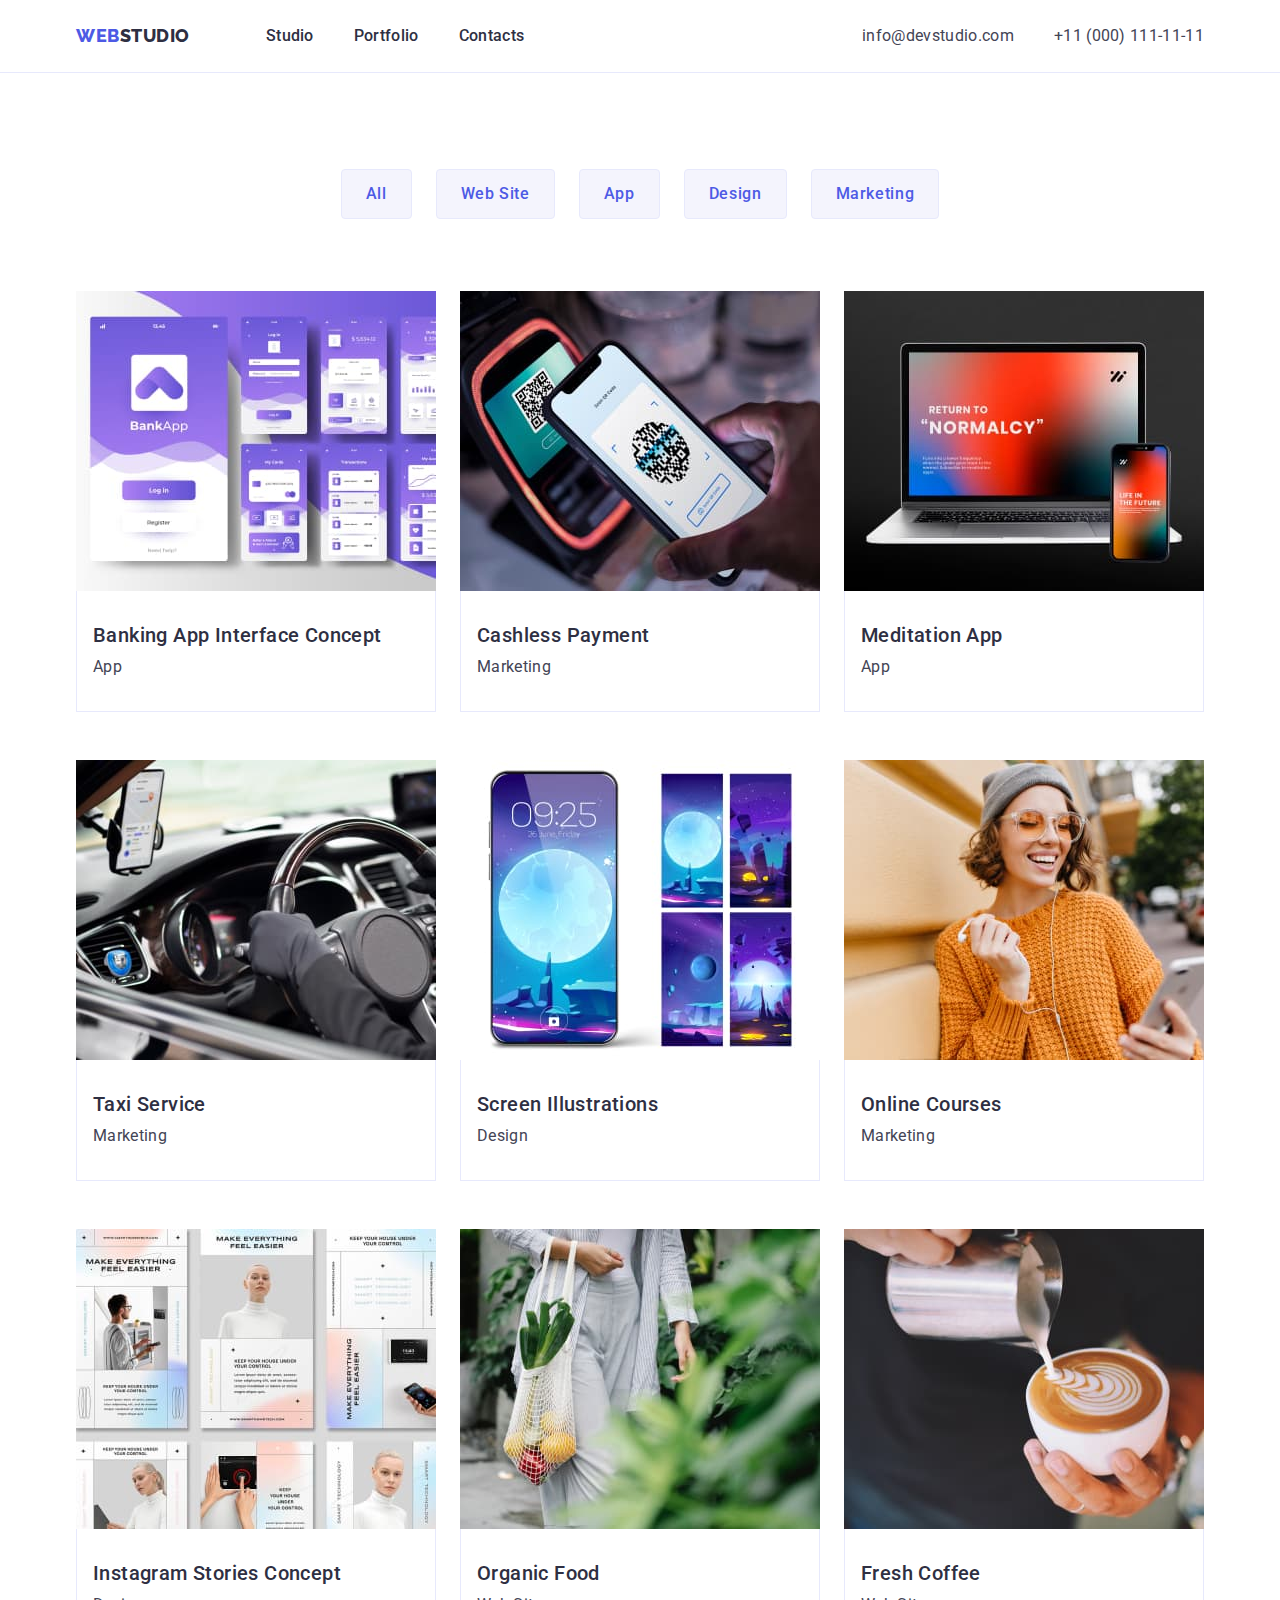
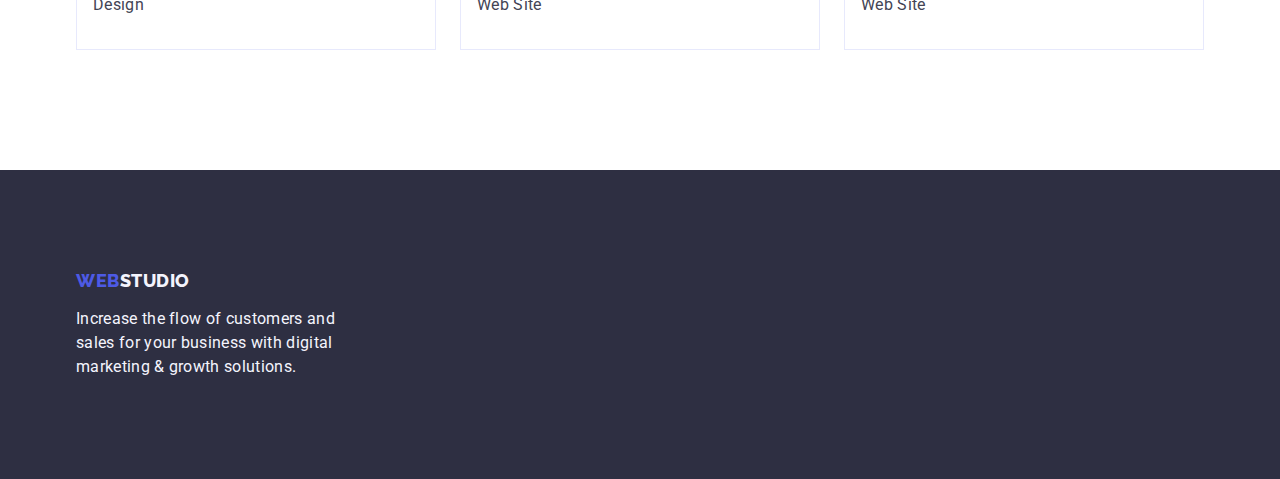
==== portfolio.html @ cbb59ad9 "Initial commit" ====
<!DOCTYPE html>
<html lang="en">
<head>
    <meta charset="UTF-8">
    <meta http-equiv="X-UA-Compatible" content="IE=edge">
    <meta name="viewport" content="width=device-width, initial-scale=1.0">
    <title>Web Studio</title>

    <!-- Fonts -->
    <link rel="preconnect" href="https://fonts.googleapis.com">
    <link rel="preconnect" href="https://fonts.gstatic.com" crossorigin>
    <link href="https://fonts.googleapis.com/css2?family=Raleway:wght@800&family=Roboto:wght@400;500;700&display=swap" rel="stylesheet">

    <link rel="stylesheet" href="https://cdn.jsdelivr.net/npm/modern-normalize@1.1.0/modern-normalize.min.css">
    <link rel="stylesheet" href="./css/styles.css">
</head>
<body>
    <header class="header-section">
        <div class=" header-container container">
            <nav class="nav-container">
                <a class="header-logo link logo" href="./index.html">Web<span class="logo-header">Studio</span></a>
                <ul class="nav-list list">
                    <li>
                        <a class="link nav-link" href="./index.html">Studio</a>
                    </li>
            
                    <li>
                        <a class="link nav-link" href="./portfolio.html">Portfolio</a>
                    </li>
            
                    <li>
                        <a class="link nav-link" href="">Contacts</a>
                    </li>
                </ul>
            </nav>
            <address class="contacts">
               <ul class="contacts-list list">
                    <li>
                        <a class="link contacts-link" href="mailto:info@devstudio.com">info@devstudio.com</a>
                    </li>
                    <li>
                        <a class="link contacts-link" href="tel:+110001111111">+11 (000) 111-11-11</a>
                    </li>
                </ul>
            </address>
        </div>
    </header>

    <main>
        <section class="portfolio-section">
            <div class="container">
                <h1 class="visually-hidden">Portfolio</h1>
                <!-- Buttons -->
                <ul class="buttonns-list list">
                    <li>
                        <button type="button" class="portfolio-btn">All</button>
                    </li>
                    <li>
                        <button type="button" class="portfolio-btn">Web Site</button>
                    </li>
                    <li>
                        <button type="button" class="portfolio-btn">App</button>
                    </li>
                    <li>
                        <button type="button" class="portfolio-btn">Design</button>
                    </li>
                    <li>
                        <button type="button" class="portfolio-btn">Marketing</button>
                    </li>
                </ul>
                <!-- Portfolio list -->
                <ul class="portfolio-list list">
                    <li class="portfolio-card">
                        <a class="link" href="">
                            <img src="./images/portfolio/portfolio-img-1.jpg" alt="banking application in purple tones" width="360" height="300">
                            <div class="portfolio-desc-thumb">
                                <h2 class="tertiary-title">Banking App Interface Concept</h2>
                                <p class="portfolio-desc">App</p>
                            </div>
                        </a>
                    </li>
                    <li class="portfolio-card">
                        <a class="link" href="">
                            <img src="./images/portfolio/portfolio-img-2.jpg" alt="hand holds the phone and scans the QR code" width="360" height="300">
                            <div class="portfolio-desc-thumb">
                                <h2 class="tertiary-title">Cashless Payment</h2>
                                <p class="portfolio-desc">Marketing</p>
                            </div>
                        </a>
                    </li>
                    <li class="portfolio-card">
                        <a class="link" href="">
                            <img src="./images/portfolio/portfolio-img-3.jpg" alt="laptop and mobile phone" width="360" height="300">
                            <div class="portfolio-desc-thumb">
                                <h2 class="tertiary-title">Meditation App</h2>
                                <p class="portfolio-desc">App</p>
                            </div>
                        </a>
                    </li>
                    <li class="portfolio-card">
                        <a class="link" href="">
                            <img src="./images/portfolio/portfolio-img-4.jpg" alt="car interior in black color" width="360" height="300">
                            <div class="portfolio-desc-thumb">
                                <h2 class="tertiary-title">Taxi Service</h2>
                                <p class="portfolio-desc">Marketing</p>
                            </div>
                        </a>
                    </li>
                    <li class="portfolio-card">
                        <a class="link" href="">
                            <img src="./images/portfolio/portfolio-img-5.jpg" alt="screensavers for mobile phones on a space theme" width="360" height="300">
                            <div class="portfolio-desc-thumb">
                                <h2 class="tertiary-title">Screen Illustrations</h2>
                                <p class="portfolio-desc">Design</p>
                            </div>
                        </a>
                    </li>
                    <li class="portfolio-card">
                        <a class="link" href="">
                            <img src="./images/portfolio/portfolio-img-6.jpg" alt="a girl in a yellow sweater is talking on a video call on the phone" width="360" height="300">
                            <div class="portfolio-desc-thumb">
                                <h2 class="tertiary-title">Online Courses</h2>
                                <p class="portfolio-desc">Marketing</p>
                            </div>
                        </a>
                    </li>
                    <li class="portfolio-card">
                        <a class="link" href="">
                            <img src="./images/portfolio/portfolio-img-7.jpg" alt="site layout in light pastel colors" width="360" height="300">
                            <div class="portfolio-desc-thumb">
                                <h2 class="tertiary-title">Instagram Stories Concept</h2>
                                <p class="portfolio-desc">Design</p>
                            </div>
                        </a>
                    </li>
                    <li class="portfolio-card">
                        <a class="link" href="">
                            <img src="./images/portfolio/portfolio-img-8.jpg" alt="a woman in white clothes carries a bag of fruits" width="360" height="300">
                            <div class="portfolio-desc-thumb">
                                <h2 class="tertiary-title">Organic Food</h2>
                                <p class="portfolio-desc">Web Site</p>
                            </div>
                        </a>
                    </li>
                    <li class="portfolio-card">
                        <a class="link" href="">
                            <img src="./images/portfolio/portfolio-img-9.jpg" alt="barista pours milk into coffee" width="360" height="300">
                            <div class="portfolio-desc-thumb">
                                <h2 class="tertiary-title">Fresh Coffee</h2>
                                <p class="portfolio-desc">Web Site</p>
                            </div>
                        </a>
                    </li>
                </ul>
            </div>
        </section>
    </main>

    <footer class="footer">
       <div class="container">
           <a class="footer-logo link logo" href="./index.html">Web<span class="logo-footer">Studio</span></a>
           <p class="footer-text">Increase the flow of customers and sales for your business with digital marketing & growth solutions.</p>
       </div>
    </footer>
</body>
</html>
---- css/styles.css ----
:root{
    --light-mode-color: #f4f4fd;
    --primary-brand-color: #4D5AE5;
    --dark-mode-color: #2E2F42;
    --main-text-color: #434455;
    --main-background-color: #fff;
    --link-hover-color: #404BBF;
    --btn-hover-color: #404BBF;
    --hero-text-color: #fff;
    --portfolio-btn-color:#f4f4fd;

    --grid-gap: 24px;
}

/* ========== Base styles ========== */
body {
    font-family: Roboto, sans-serif;
    font-weight: 400;
    font-size: 16px;
    line-height: 1.5;
    letter-spacing: 0.02em;
    
    background-color: var(--main-background-color);
    color: var(--main-text-color);
}

h1,
h2,
h3,
h4,
h5,
h6,
p {
margin: 0;
}

img {
    display: block;
}

.visually-hidden {
  position: absolute;
  width: 1px;
  height: 1px;
  margin: -1px;
  border: 0;
  padding: 0;
  
  white-space: nowrap;
  clip-path: inset(100%);
  clip: rect(0 0 0 0);
  overflow: hidden;
}

/* ========== Components ========== */
.container {
/* outline: 2px solid tomato; */

width: 1158px;
margin-left: auto;
margin-right: auto;
padding-left: 15px;
padding-right: 15px;
}

.section {
    padding: 120px 0;
}

.link {
    text-decoration: none;
}

.nav-link:hover,
.nav-link:focus,
.contacts-link:hover,
.contacts-link:focus {
    color: var(--link-hover-color);
}

.list{
    list-style: none;
    margin: 0;
    padding-left: 0;
}

.secondary-title{
    font-weight: 700;
    font-size: 36px;
    line-height: 1.11;
    letter-spacing: 0.02em;
    text-align: center;
    text-transform: capitalize;

    color: var(--dark-mode-color);

    margin-bottom: 72px;
}

.tertiary-title{
    font-weight: 500;
    font-size: 20px;
    line-height: 1.2;
    letter-spacing: 0.02em;
    
    color: var(--dark-mode-color);

    margin-bottom: 8px;
}

/* ========== Logo ========== */
.logo{
    font-family: Raleway, sans-serif;
    font-weight: 800;
    font-size: 18px;
    line-height: 1.17;
    letter-spacing: 0.03em;
    text-transform: uppercase;

    color: var(--primary-brand-color);
}

.logo-header{
    color: var(--dark-mode-color);
}

.logo-footer{
    color: var(--light-mode-color);
}

/* ========== Header ========== */
.header-section {
    border-bottom: 1px solid #E7E9FC;
}

.header-container {
    display: flex;
    align-items: center;
}

.nav-container {
    display: flex;
    align-items: center;
}

.header-logo {
    margin-right: 76px;
}

.nav-list {
    display: flex;
    gap: 40px;
}

.nav-link {
    display: block;
    padding: 24px 0;
    font-weight: 500;
    color: var(--dark-mode-color);
}

.contacts{
    font-style: normal;
    margin-left: auto;
}

.contacts-list {
    display: flex;
    gap: 40px;
}

.contacts-link {
    display: block;
    padding: 24px 0;

    color: inherit;
}

/* ========== Hero section ========== */
.hero-section{
    background-color: var(--dark-mode-color);
}

.hero-section {
    padding: 188px 0;
}

.hero-title{
    font-weight: 700;
    font-size: 56px;
    line-height: 1.07;
    letter-spacing: 0.02em;
    text-align: center;
    color: var(--hero-text-color);
    max-width: 496px;
    margin: 0 auto;
}

.order-btn{
background-color: var(--primary-brand-color);
font-family: inherit;
font-weight: 500;
font-size: 16px;
line-height: 1.5;
align-items: center;
letter-spacing: 0.04em;

color: var(--hero-text-color);

cursor: pointer;

display: block;
min-width: 169px;
height: 56px;
box-shadow: 0px 4px 4px rgba(0, 0, 0, 0.15);
border: none;
border-radius: 4px;
padding: 16px 32px;
margin: 48px auto 0 auto;
}

.order-btn:hover,
.order-btn:focus{
background-color: var(--btn-hover-color);
}

/* ========== Our preferences ========== */
.preferences-section {
    padding: 120px 0;
}

.preferences-list-container{
    display: flex;
    gap: 24px;
}

.preferences-item-container {
    width: calc((100% - var(--grid-gap) * 3) / 4);
}

.prefernces-desc{
    font-family: inherit;
}

/* ========== Specialization ========== */
.specialization-section {
    padding-bottom: 120px;
}

.specialization-list-container {
display: flex;
gap: var(--grid-gap);
}

.spec-item-container {
    width: calc((100% - var(--grid-gap) * 2) / 3);
}


/* ========== Employees ========== */
.employees-section{
    background-color: var(--light-mode-color);
}

.employees-list {
    display: flex;
    gap: var(--grid-gap);
}

.team-card{
    background-color: var(--main-background-color);
    box-shadow: 0px 1px 6px rgba(46, 47, 66, 0.08), 0px 1px 1px rgba(46, 47, 66, 0.16), 0px 2px 1px rgba(46, 47, 66, 0.08);
}

.team-card-thumb {
    padding: 32px 16px;
    border-radius: 0px 0px 4px 4px;
}

.employee-name{
    text-align: center;
}

.employee-position{
    font-size: 16px;
    text-align: center;
}
/* ========== Footer ========== */
.footer{
    background-color: var(--dark-mode-color);
    padding: 100px 0;
}

.footer-logo {
    display: inline-block;
    margin-bottom: 16px;
}

.footer-text{
    color: var(--light-mode-color);
    max-width: 264px;
}

/* ========== Portfolio page ========== */
/* ==========                ========== */

.portfolio-section {
    padding: 96px 0 120px;
}

.buttonns-list {
    display: flex;
    justify-content: center;
    gap: var(--grid-gap);
    margin-bottom: 72px;
}

.portfolio-btn{
    background-color: var(--portfolio-btn-color);
    color: var(--primary-brand-color);

    font-family: inherit;
    font-weight: 500;
    font-size: 16px;
    line-height: 1.5;
    letter-spacing: 0.04em;
    cursor: pointer;

    padding: 12px 24px;
    border: 1px solid #E7E9FC;
    border-radius: 4px;
}

.portfolio-btn:hover,
.portfolio-btn:focus{
    background-color: var(--btn-hover-color);
    color: #fff;

    box-shadow: 0px 3px 1px rgba(0, 0, 0, 0.1), 0px 2px 1px rgba(0, 0, 0, 0.08), 0px 2px 2px rgba(0, 0, 0, 0.12);
    border: 1px solid transparent;
    border-radius: 4px;
}

.portfolio-list {
    display: flex;
    flex-wrap: wrap;
    row-gap: calc(2 * var(--grid-gap));
    column-gap: var(--grid-gap);;
}

.portfolio-card {
    width: calc((100% - 2 * var(--grid-gap)) / 3)
}

.portfolio-desc-thumb {
    padding: 32px 16px;
    border: 1px solid #E7E9FC;
    border-top: none;
}

.portfolio-desc{
    color: var(--main-text-color);
}
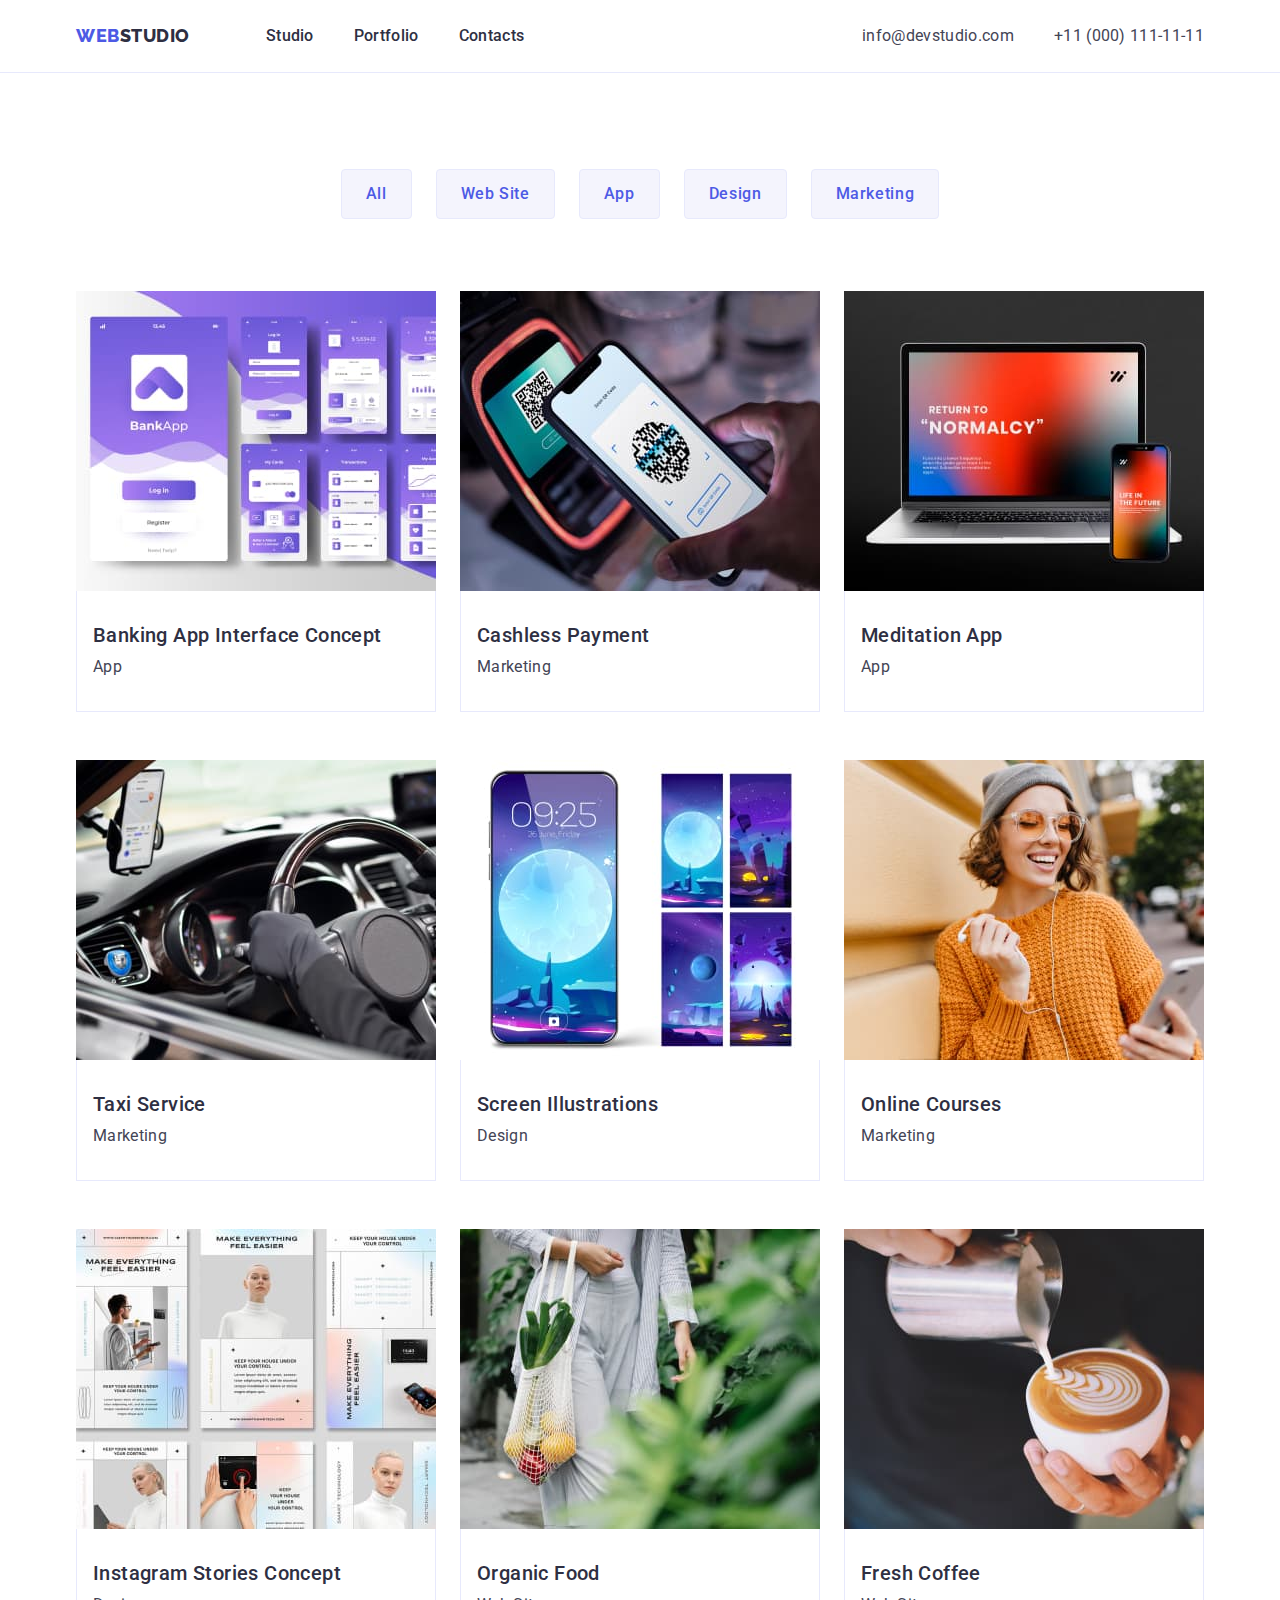
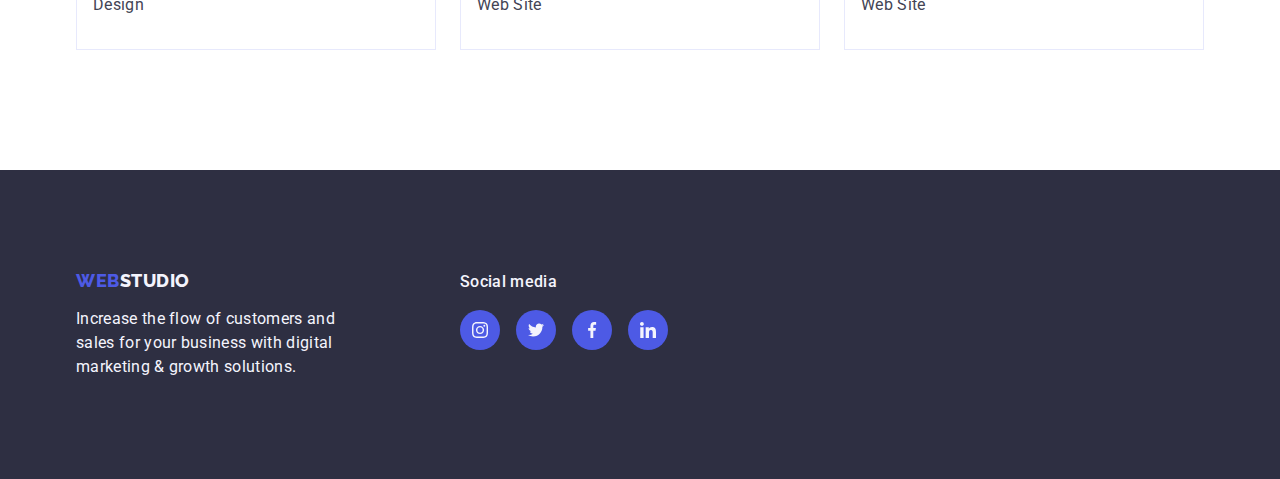
==== commit c281d8e9: "Adds HW4 styles" ====
--- a/portfolio.html
+++ b/portfolio.html
@@ -51,7 +51,7 @@
             <div class="container">
                 <h1 class="visually-hidden">Portfolio</h1>
                 <!-- Buttons -->
-                <ul class="buttonns-list list">
+                <ul class="buttons-list list">
                     <li>
                         <button type="button" class="portfolio-btn">All</button>
                     </li>
@@ -71,7 +71,7 @@
                 <!-- Portfolio list -->
                 <ul class="portfolio-list list">
                     <li class="portfolio-card">
-                        <a class="link" href="">
+                        <a class="portfolio-link link" href="">
                             <img src="./images/portfolio/portfolio-img-1.jpg" alt="banking application in purple tones" width="360" height="300">
                             <div class="portfolio-desc-thumb">
                                 <h2 class="tertiary-title">Banking App Interface Concept</h2>
@@ -80,7 +80,7 @@
                         </a>
                     </li>
                     <li class="portfolio-card">
-                        <a class="link" href="">
+                        <a class="portfolio-link link" href="">
                             <img src="./images/portfolio/portfolio-img-2.jpg" alt="hand holds the phone and scans the QR code" width="360" height="300">
                             <div class="portfolio-desc-thumb">
                                 <h2 class="tertiary-title">Cashless Payment</h2>
@@ -89,7 +89,7 @@
                         </a>
                     </li>
                     <li class="portfolio-card">
-                        <a class="link" href="">
+                        <a class="portfolio-link link" href="">
                             <img src="./images/portfolio/portfolio-img-3.jpg" alt="laptop and mobile phone" width="360" height="300">
                             <div class="portfolio-desc-thumb">
                                 <h2 class="tertiary-title">Meditation App</h2>
@@ -98,7 +98,7 @@
                         </a>
                     </li>
                     <li class="portfolio-card">
-                        <a class="link" href="">
+                        <a class="portfolio-link link" href="">
                             <img src="./images/portfolio/portfolio-img-4.jpg" alt="car interior in black color" width="360" height="300">
                             <div class="portfolio-desc-thumb">
                                 <h2 class="tertiary-title">Taxi Service</h2>
@@ -107,7 +107,7 @@
                         </a>
                     </li>
                     <li class="portfolio-card">
-                        <a class="link" href="">
+                        <a class="portfolio-link link" href="">
                             <img src="./images/portfolio/portfolio-img-5.jpg" alt="screensavers for mobile phones on a space theme" width="360" height="300">
                             <div class="portfolio-desc-thumb">
                                 <h2 class="tertiary-title">Screen Illustrations</h2>
@@ -116,7 +116,7 @@
                         </a>
                     </li>
                     <li class="portfolio-card">
-                        <a class="link" href="">
+                        <a class="portfolio-link link" href="">
                             <img src="./images/portfolio/portfolio-img-6.jpg" alt="a girl in a yellow sweater is talking on a video call on the phone" width="360" height="300">
                             <div class="portfolio-desc-thumb">
                                 <h2 class="tertiary-title">Online Courses</h2>
@@ -125,7 +125,7 @@
                         </a>
                     </li>
                     <li class="portfolio-card">
-                        <a class="link" href="">
+                        <a class="portfolio-link link" href="">
                             <img src="./images/portfolio/portfolio-img-7.jpg" alt="site layout in light pastel colors" width="360" height="300">
                             <div class="portfolio-desc-thumb">
                                 <h2 class="tertiary-title">Instagram Stories Concept</h2>
@@ -134,7 +134,7 @@
                         </a>
                     </li>
                     <li class="portfolio-card">
-                        <a class="link" href="">
+                        <a class="portfolio-link link" href="">
                             <img src="./images/portfolio/portfolio-img-8.jpg" alt="a woman in white clothes carries a bag of fruits" width="360" height="300">
                             <div class="portfolio-desc-thumb">
                                 <h2 class="tertiary-title">Organic Food</h2>
@@ -143,7 +143,7 @@
                         </a>
                     </li>
                     <li class="portfolio-card">
-                        <a class="link" href="">
+                        <a class="portfolio-link link" href="">
                             <img src="./images/portfolio/portfolio-img-9.jpg" alt="barista pours milk into coffee" width="360" height="300">
                             <div class="portfolio-desc-thumb">
                                 <h2 class="tertiary-title">Fresh Coffee</h2>
@@ -157,10 +157,45 @@
     </main>
 
     <footer class="footer">
-       <div class="container">
-           <a class="footer-logo link logo" href="./index.html">Web<span class="logo-footer">Studio</span></a>
-           <p class="footer-text">Increase the flow of customers and sales for your business with digital marketing & growth solutions.</p>
-       </div>
+       <div class="footer-container container">
+            <div class="footer-left-side">
+                <a class="footer-logo link logo" href="./index.html">Web<span class="logo-footer">Studio</span></a>
+                <p class="footer-text">Increase the flow of customers and sales for your business with digital marketing & growth solutions.</p>
+            </div>
+            <div class="footer-social">
+                <h3 class="footer-social-title">Social media</h3>
+                    <ul class="footer-social-list social-list list">
+                        <li class="social-list-item">
+                            <a class="social-list-link footer-social-list-link" href="#">
+                                <svg class="social-list-icon">
+                                    <use href="./images/sprite.svg#icon-instagram"></use>
+                                </svg>
+                            </a>
+                        </li>
+                        <li class="social-list-item">
+                            <a class="social-list-link footer-social-list-link" href="#">
+                                <svg class="social-list-icon">
+                                    <use href="./images/sprite.svg#icon-twitter"></use>
+                                </svg>
+                            </a>
+                        </li>
+                        <li class="social-list-item">
+                            <a class="social-list-link footer-social-list-link" href="#">
+                                <svg class="social-list-icon">
+                                    <use href="./images/sprite.svg#icon-facebook"></use>
+                                </svg>
+                            </a>
+                        </li>
+                        <li class="social-list-item">
+                            <a class="social-list-link footer-social-list-link" href="#">
+                                <svg class="social-list-icon">
+                                    <use href="./images/sprite.svg#icon-linkedin"></use>
+                                </svg>
+                            </a>
+                        </li>
+                    </ul>
+            </div>
+        </div>
     </footer>
 </body>
 </html>--- a/css/styles.css
+++ b/css/styles.css
@@ -8,6 +8,8 @@
     --btn-hover-color: #404BBF;
     --hero-text-color: #fff;
     --portfolio-btn-color:#f4f4fd;
+    --customers-color: #8E8F99;
+    --footer-social-hover: #31D0AA;
 
     --grid-gap: 24px;
 }
@@ -179,10 +181,11 @@
 /* ========== Hero section ========== */
 .hero-section{
     background-color: var(--dark-mode-color);
-}
-
-.hero-section {
     padding: 188px 0;
+        background-image: linear-gradient(rgba(46, 47, 66, 0.7), rgba(46, 47, 66, 0.7)), url(../images/hero/hero-bg.jpg);
+        background-repeat: no-repeat;
+        background-position: 50% 50%;
+        background-size: contain;
 }
 
 .hero-title{
@@ -238,6 +241,18 @@
     width: calc((100% - var(--grid-gap) * 3) / 4);
 }
 
+.preferences-icon-cont {
+    background-color: var(--light-mode-color);
+    padding: 24px 100px;
+    border-radius: 4px;
+    margin-bottom: 8px;
+}
+
+.preferences-icon {
+    width: 64px;
+    height: 64px;
+}
+
 .prefernces-desc{
     font-family: inherit;
 }
@@ -284,11 +299,83 @@
 .employee-position{
     font-size: 16px;
     text-align: center;
-}
+    margin-bottom: 8px;
+}
+
+.social-list {
+    display: flex;
+    justify-content: center;
+    gap: var(--grid-gap);
+}
+
+.social-list-link {
+    display: flex;
+    justify-content: center;
+    align-items: center;
+    width: 40px;
+    height: 40px;
+    border-radius: 50%;
+    background-color: var(--primary-brand-color);
+}
+
+.social-list-link:hover,
+.social-list-link:focus {
+    background-color: var(--link-hover-color)
+}
+
+.social-list-icon {
+    width: 16px;
+    height: 16px;
+    fill: #F4F4FD
+;
+}
+
+/* ========== Customers ========== */
+.customers-list {
+    display: flex;
+    justify-content: center;
+    gap: var(--grid-gap);
+}
+
+.customers-link {
+    display: flex;
+    padding: 16px 32px;
+    border: 1px solid var(--customers-color);
+    border-radius: 4px;
+}
+
+.customers-link:hover,
+.customers-link:focus {
+border-color: var(--link-hover-color);
+}
+
+.customers-icon {
+    width: 104px;
+    height: 56px;
+    fill: var(--customers-color);
+}
+
+.customers-link:hover .customers-icon,
+.customers-link:focus .customers-icon {
+fill: var(--link-hover-color);
+}
+
+
 /* ========== Footer ========== */
 .footer{
     background-color: var(--dark-mode-color);
     padding: 100px 0;
+    color: var(--light-mode-color);
+}
+
+.footer-container {
+    display: flex;
+    align-items: flex-start;
+}
+
+.footer-left-side {
+    max-width: 264px;
+    margin-right: 120px;
 }
 
 .footer-logo {
@@ -296,9 +383,19 @@
     margin-bottom: 16px;
 }
 
-.footer-text{
-    color: var(--light-mode-color);
-    max-width: 264px;
+.footer-social-title {
+    font-weight: 500;
+    font-size: 16px;
+    margin-bottom: 16px;
+}
+
+.footer-social-list {
+    gap: 16px;
+}
+
+.footer-social-list-link:hover, 
+.footer-social-list-link:focus {
+    background-color: var(--footer-social-hover);
 }
 
 /* ========== Portfolio page ========== */
@@ -308,7 +405,9 @@
     padding: 96px 0 120px;
 }
 
-.buttonns-list {
+
+/*-- Buttons --*/
+.buttons-list {
     display: flex;
     justify-content: center;
     gap: var(--grid-gap);
@@ -341,6 +440,7 @@
     border-radius: 4px;
 }
 
+/*-- Portfolio list --*/
 .portfolio-list {
     display: flex;
     flex-wrap: wrap;
@@ -350,6 +450,17 @@
 
 .portfolio-card {
     width: calc((100% - 2 * var(--grid-gap)) / 3)
+}
+
+.portfolio-link {
+    display: block;
+}
+
+.portfolio-link:hover,
+.portfolio-link:focus {
+    border: 1px solid #F4F4FD;
+    box-shadow: 0px 1px 6px rgba(46, 47, 66, 0.08), 0px 1px 1px rgba(46, 47, 66, 0.16), 0px 2px 1px rgba(46, 47, 66, 0.08);
+
 }
 
 .portfolio-desc-thumb {
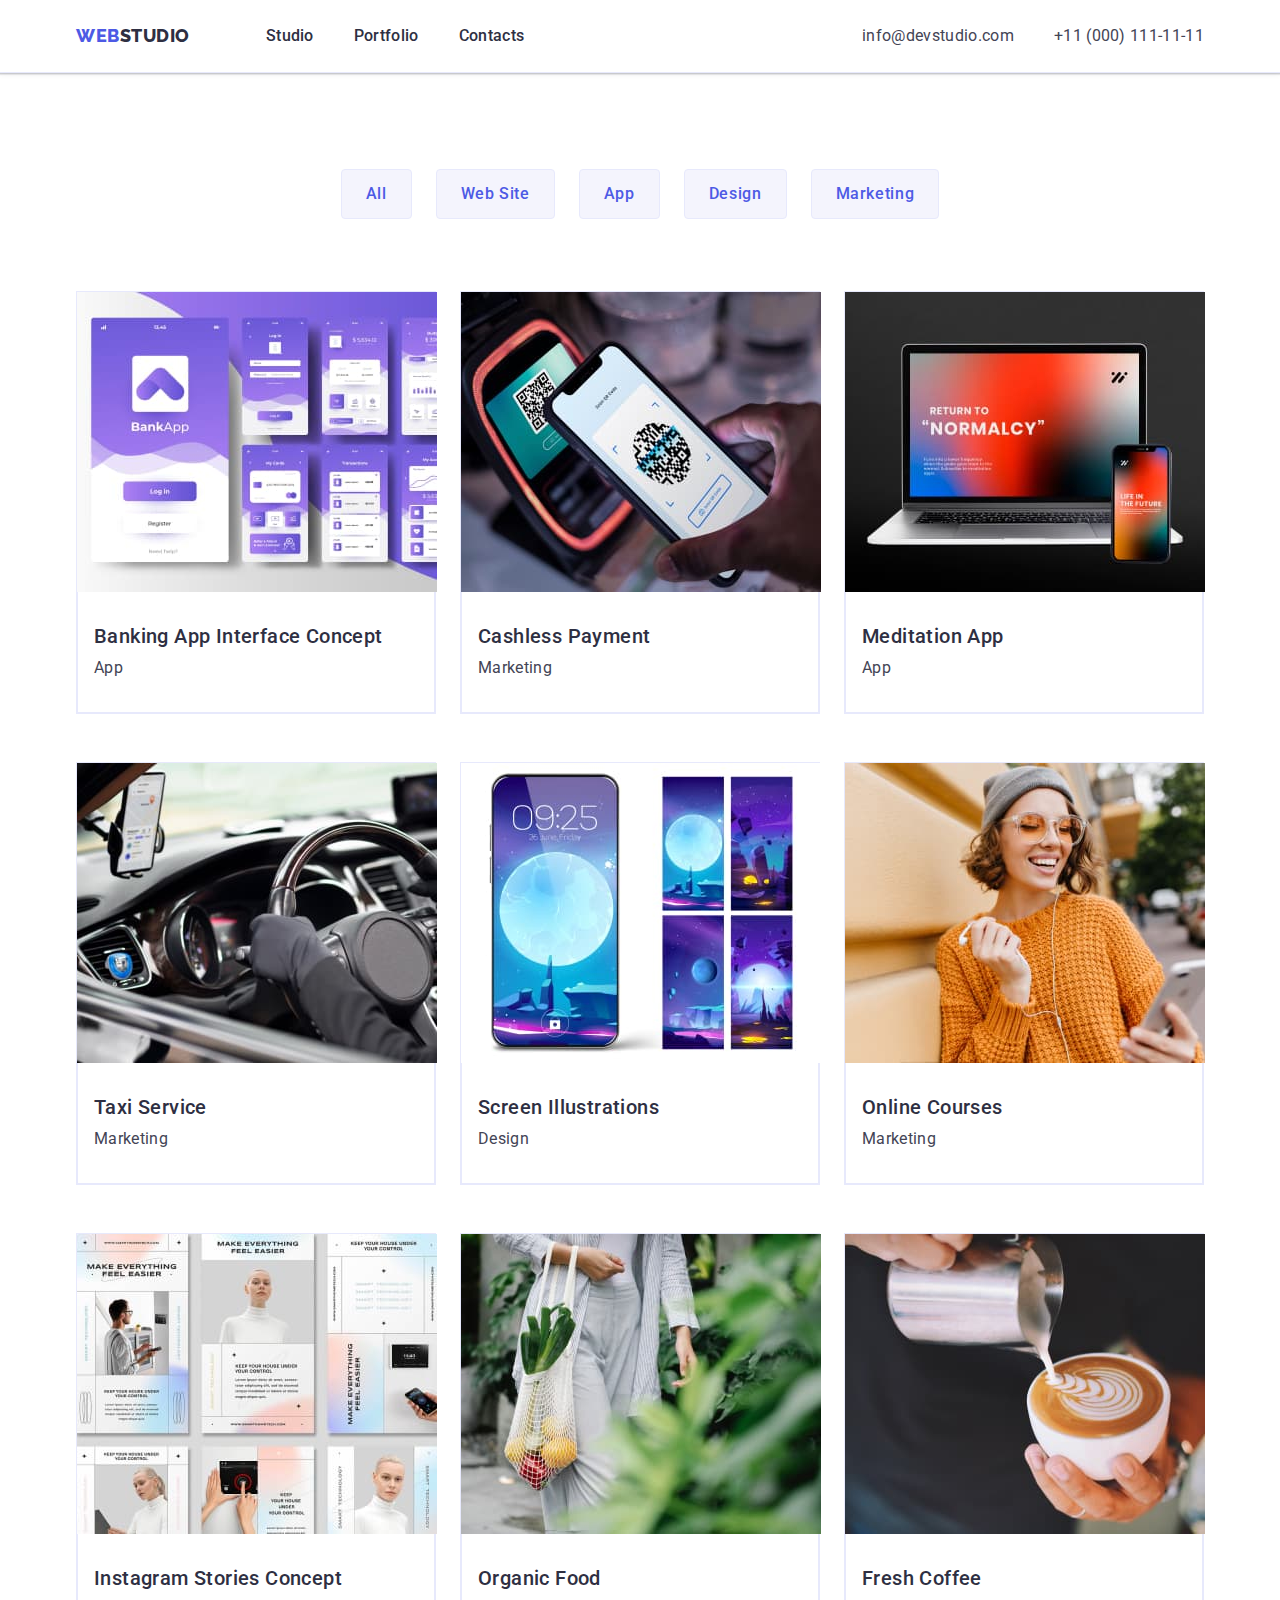
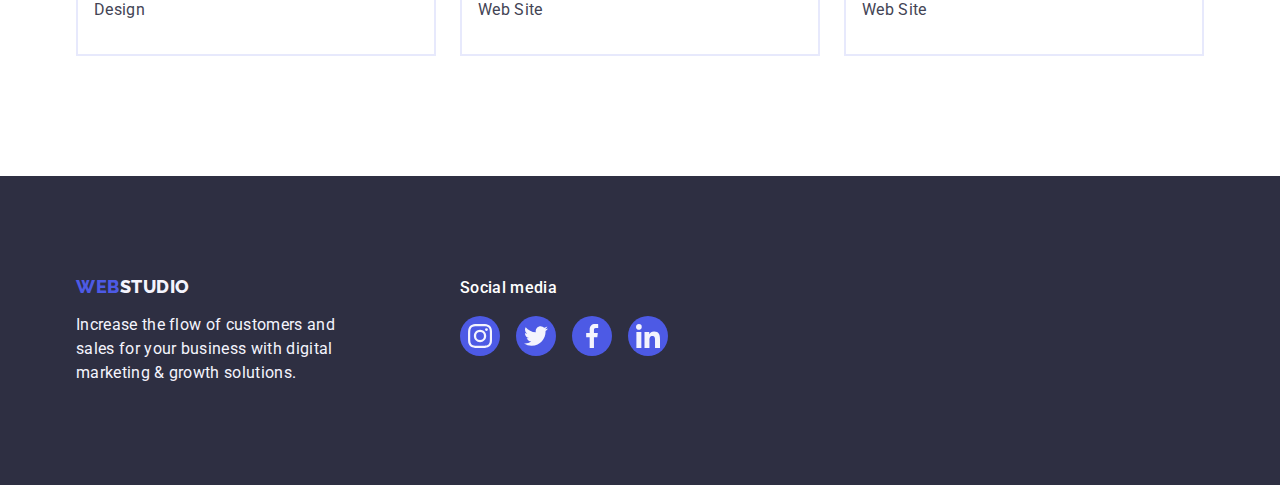
==== commit 14b4c400: "Fixed mistakes" ====
--- a/portfolio.html
+++ b/portfolio.html
@@ -163,33 +163,33 @@
                 <p class="footer-text">Increase the flow of customers and sales for your business with digital marketing & growth solutions.</p>
             </div>
             <div class="footer-social">
-                <h3 class="footer-social-title">Social media</h3>
+                <p class="footer-social-title">Social media</p>
                     <ul class="footer-social-list social-list list">
                         <li class="social-list-item">
                             <a class="social-list-link footer-social-list-link" href="#">
-                                <svg class="social-list-icon">
-                                    <use href="./images/sprite.svg#icon-instagram"></use>
-                                </svg>
-                            </a>
-                        </li>
-                        <li class="social-list-item">
-                            <a class="social-list-link footer-social-list-link" href="#">
-                                <svg class="social-list-icon">
-                                    <use href="./images/sprite.svg#icon-twitter"></use>
-                                </svg>
-                            </a>
-                        </li>
-                        <li class="social-list-item">
-                            <a class="social-list-link footer-social-list-link" href="#">
-                                <svg class="social-list-icon">
-                                    <use href="./images/sprite.svg#icon-facebook"></use>
-                                </svg>
-                            </a>
-                        </li>
-                        <li class="social-list-item">
-                            <a class="social-list-link footer-social-list-link" href="#">
-                                <svg class="social-list-icon">
-                                    <use href="./images/sprite.svg#icon-linkedin"></use>
+                                <svg class="social-list-icon" width="24" height="24">
+                                    <use href="./images/icon.svg#icon-instagram"></use>
+                                </svg>
+                            </a>
+                        </li>
+                        <li class="social-list-item">
+                            <a class="social-list-link footer-social-list-link" href="#">
+                                <svg class="social-list-icon" width="24" height="24">
+                                    <use href="./images/icon.svg#icon-twitter"></use>
+                                </svg>
+                            </a>
+                        </li>
+                        <li class="social-list-item">
+                            <a class="social-list-link footer-social-list-link" href="#">
+                                <svg class="social-list-icon" width="24" height="24">
+                                    <use href="./images/icon.svg#icon-facebook"></use>
+                                </svg>
+                            </a>
+                        </li>
+                        <li class="social-list-item">
+                            <a class="social-list-link footer-social-list-link" href="#">
+                                <svg class="social-list-icon" width="24" height="24">
+                                    <use href="./images/icon.svg#icon-linkedin"></use>
                                 </svg>
                             </a>
                         </li>
--- a/css/styles.css
+++ b/css/styles.css
@@ -89,7 +89,7 @@
 .secondary-title{
     font-weight: 700;
     font-size: 36px;
-    line-height: 1.11;
+    line-height: 1.1;
     letter-spacing: 0.02em;
     text-align: center;
     text-transform: capitalize;
@@ -133,6 +133,7 @@
 /* ========== Header ========== */
 .header-section {
     border-bottom: 1px solid #E7E9FC;
+    box-shadow: 0px 2px 1px rgba(46, 47, 66, 0.08), 0px 1px 1px rgba(46, 47, 66, 0.16), 0px 1px 6px rgba(46, 47, 66, 0.08);
 }
 
 .header-container {
@@ -185,7 +186,9 @@
         background-image: linear-gradient(rgba(46, 47, 66, 0.7), rgba(46, 47, 66, 0.7)), url(../images/hero/hero-bg.jpg);
         background-repeat: no-repeat;
         background-position: 50% 50%;
-        background-size: contain;
+        background-size: cover;
+        max-width: 1440px;
+        margin: 0 auto;
 }
 
 .hero-title{
@@ -242,8 +245,13 @@
 }
 
 .preferences-icon-cont {
+    display: flex;
+    align-items: center;
+    justify-content: center;
+    height: 112px;
+
     background-color: var(--light-mode-color);
-    padding: 24px 100px;
+    
     border-radius: 4px;
     margin-bottom: 8px;
 }
@@ -284,11 +292,12 @@
 
 .team-card{
     background-color: var(--main-background-color);
+    border-radius: 0px 0px 4px 4px;
     box-shadow: 0px 1px 6px rgba(46, 47, 66, 0.08), 0px 1px 1px rgba(46, 47, 66, 0.16), 0px 2px 1px rgba(46, 47, 66, 0.08);
 }
 
 .team-card-thumb {
-    padding: 32px 16px;
+    padding: 32px 0;
     border-radius: 0px 0px 4px 4px;
 }
 
@@ -324,10 +333,8 @@
 }
 
 .social-list-icon {
-    width: 16px;
-    height: 16px;
-    fill: #F4F4FD
-;
+
+    fill: #F4F4FD;
 }
 
 /* ========== Customers ========== */
@@ -337,27 +344,32 @@
     gap: var(--grid-gap);
 }
 
+.customers-item {
+    width: calc((100% - 120px) / 6);
+    height: 88px;
+}
+
 .customers-link {
     display: flex;
-    padding: 16px 32px;
+    align-items: center;
+    justify-content: center; 
+    width: 100%;
+    height: 100%;
     border: 1px solid var(--customers-color);
     border-radius: 4px;
+    color: #AFB1B8;
 }
 
 .customers-link:hover,
 .customers-link:focus {
-border-color: var(--link-hover-color);
+    color: var(--btn-hover-color);
+    border-color: var(--link-hover-color);
 }
 
 .customers-icon {
     width: 104px;
     height: 56px;
-    fill: var(--customers-color);
-}
-
-.customers-link:hover .customers-icon,
-.customers-link:focus .customers-icon {
-fill: var(--link-hover-color);
+    fill: currentColor;
 }
 
 
@@ -370,12 +382,12 @@
 
 .footer-container {
     display: flex;
-    align-items: flex-start;
+    align-items: baseline;
+    gap: 120px;
 }
 
 .footer-left-side {
     max-width: 264px;
-    margin-right: 120px;
 }
 
 .footer-logo {
@@ -387,6 +399,7 @@
     font-weight: 500;
     font-size: 16px;
     margin-bottom: 16px;
+    color: var(--hero-text-color);
 }
 
 .footer-social-list {
@@ -397,6 +410,7 @@
 .footer-social-list-link:focus {
     background-color: var(--footer-social-hover);
 }
+
 
 /* ========== Portfolio page ========== */
 /* ==========                ========== */
@@ -454,6 +468,7 @@
 
 .portfolio-link {
     display: block;
+    border: 1px solid #E7E9FC;
 }
 
 .portfolio-link:hover,
